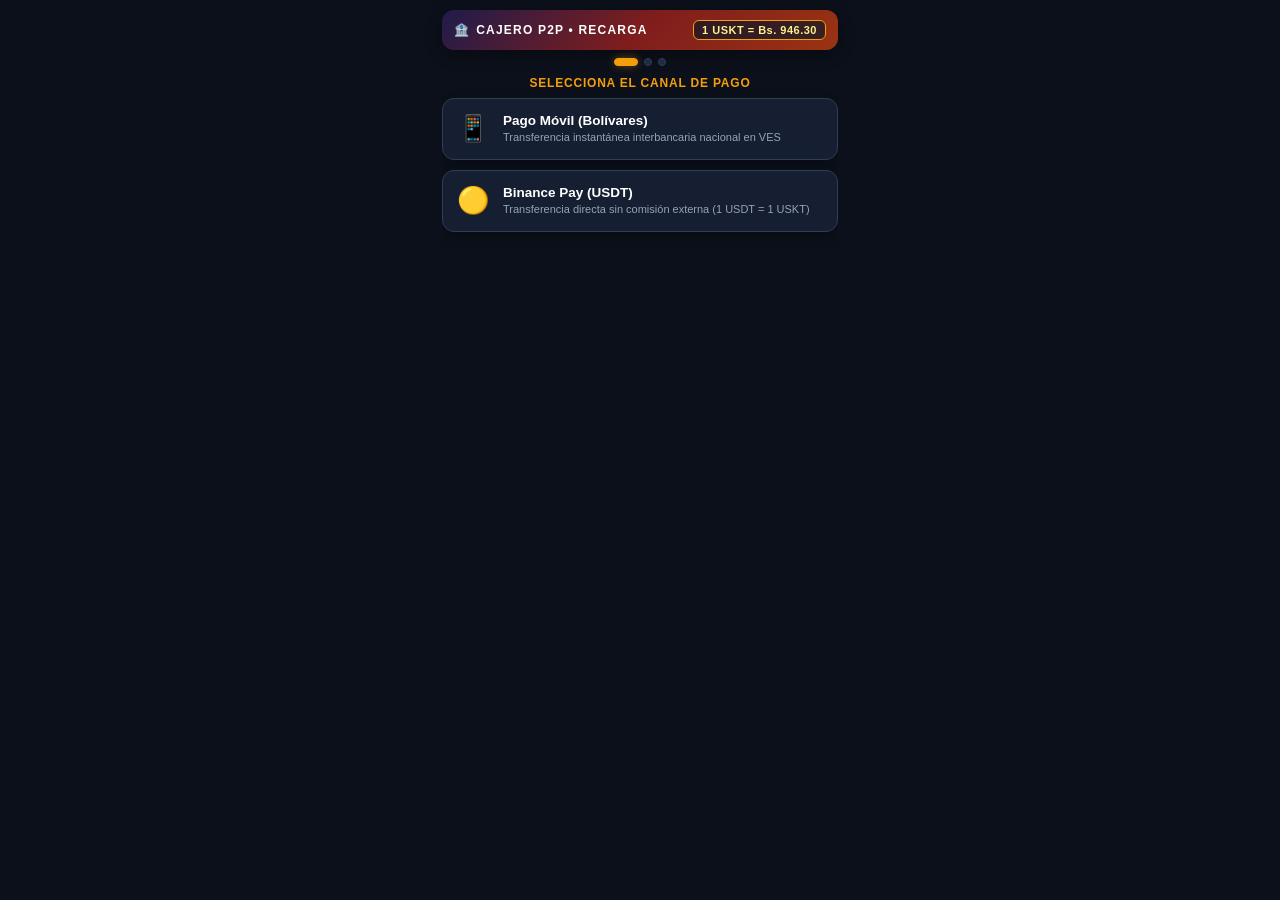
==== cajero_numpad.html @ 048a025a "Update cajero_numpad.html" ====
<!DOCTYPE html>
<html lang="es">
<head>
    <meta charset="UTF-8" />
    <meta name="viewport" content="width=device-width, initial-scale=1.0, maximum-scale=1.0, user-scalable=no" />
    <meta http-equiv="Cache-Control" content="no-cache, no-store, must-revalidate" />
    <meta http-equiv="Pragma" content="no-cache" />
    <meta http-equiv="Expires" content="0" />
    <title>Cajero P2P - Bingo Kaleido</title>

    <!-- Telegram WebApp SDK Oficial -->
    <script src="https://telegram.org/js/telegram-web-app.js"></script>

    <style>
        :root {
            --bg-main: #0c101a;
            --bg-card: #161e31;
            --bg-cell: #202b3f;
            --border-cell: #2f3d59;
            --accent-gold: #f59e0b;
            --accent-gold-glow: rgba(245, 158, 11, 0.4);
            --accent-green: #10b981;
            --accent-red: #ef4444;
            --btn-blue: #1d5cb8;
            --btn-blue-hover: #2563eb;
            --text-main: #f8fafc;
            --text-muted: #94a3b8;

            /* Alias de compatibilidad total */
            --bg-principal: var(--bg-main);
            --tarjeta-bg: var(--bg-card);
            --tarjeta-hover: #1c263c;
            --tecla-bg: var(--bg-cell);
            --tecla-hover: #2a374f;
            --oro-primario: var(--accent-gold);
            --oro-gradiente: linear-gradient(135deg, #f59e0b 0%, #d97706 100%);
            --azul-boton: var(--btn-blue);
            --azul-gradiente: linear-gradient(135deg, #1d4ed8 0%, #1e40af 100%);
            --texto-principal: var(--text-main);
            --texto-apagado: var(--text-muted);
            --borde-suave: var(--border-cell);
            --borde-activo: rgba(96, 165, 250, 0.5);
            --rojo-borrar: var(--accent-red);
            --verde-exito: var(--accent-green);
            --altura-pantalla: var(--tg-viewport-stable-height, 100dvh);
        }

        * {
            box-sizing: border-box;
            margin: 0;
            padding: 0;
            user-select: none;
            -webkit-user-select: none;
            -webkit-tap-highlight-color: transparent;
            font-family: -apple-system, BlinkMacSystemFont, "Segoe UI", Roboto, sans-serif;
        }

        body, html {
            background-color: var(--bg-main);
            color: var(--text-main);
            height: var(--altura-pantalla);
            min-height: var(--altura-pantalla);
            width: 100%;
            overflow: hidden;
            display: flex;
            justify-content: center;
        }

        .app-container {
            display: flex;
            flex-direction: column;
            justify-content: space-between;
            height: 100%;
            width: 100%;
            max-width: 420px;
            margin: 0 auto;
            padding: 10px 12px 12px 12px;
            gap: 8px;
        }

        /* 1. Encabezado e Indicador de Pasos */
        .header-cajero {
            background: linear-gradient(135deg, #1e1b4b 0%, #7f1d1d 50%, #9a3412 100%);
            border-radius: 12px;
            padding: 10px 12px;
            display: flex;
            align-items: center;
            justify-content: space-between;
            box-shadow: 0 4px 15px rgba(0, 0, 0, 0.4);
            flex-shrink: 0;
        }

        .header-titulo {
            font-size: 12px;
            font-weight: 900;
            letter-spacing: 1.2px;
            text-transform: uppercase;
            color: #ffffff;
            display: flex;
            align-items: center;
            gap: 6px;
        }

        .badge-tasa {
            background: rgba(15, 23, 42, 0.7);
            border: 1px solid var(--accent-gold);
            color: #fef08a;
            font-size: 11px;
            font-weight: 800;
            padding: 3px 8px;
            border-radius: 6px;
            letter-spacing: 0.5px;
        }

        .pasos-indicador {
            display: flex;
            justify-content: center;
            gap: 6px;
            margin-bottom: 2px;
            flex-shrink: 0;
        }

        .paso-punto {
            width: 8px;
            height: 8px;
            border-radius: 50%;
            background: var(--bg-cell);
            border: 1px solid var(--border-cell);
            transition: all 0.3s ease;
        }

        .paso-punto.activo {
            width: 24px;
            border-radius: 4px;
            background: var(--accent-gold);
            border-color: var(--accent-gold);
            box-shadow: 0 0 8px var(--accent-gold-glow);
        }

        /* 2. Contenedores de Pasos */
        .paso-contenedor {
            display: none;
            flex-direction: column;
            flex: 1;
            justify-content: space-between;
            overflow-y: auto;
            min-height: 0;
        }

        .paso-contenedor.activo {
            display: flex;
        }

        /* 3. Paso 1: Selección de Canal */
        .titulo-seccion {
            font-size: 12px;
            font-weight: 900;
            color: var(--accent-gold);
            text-transform: uppercase;
            letter-spacing: 0.8px;
            margin-bottom: 8px;
            text-align: center;
        }

        .metodos-grid {
            display: flex;
            flex-direction: column;
            gap: 10px;
            margin-top: 4px;
        }

        .tarjeta-metodo {
            background: var(--bg-card);
            border: 1px solid var(--border-cell);
            border-radius: 12px;
            padding: 14px;
            display: flex;
            align-items: center;
            gap: 14px;
            cursor: pointer;
            transition: all 0.2s ease;
            box-shadow: 0 4px 12px rgba(0, 0, 0, 0.3);
        }

        .tarjeta-metodo:active {
            transform: scale(0.98);
            border-color: #60a5fa;
            background: var(--bg-cell);
        }

        .icono-metodo {
            font-size: 26px;
        }

        .info-metodo h4 {
            font-size: 13.5px;
            font-weight: 800;
            color: #ffffff;
            margin-bottom: 2px;
        }

        .info-metodo p {
            font-size: 11px;
            color: var(--text-muted);
            line-height: 1.35;
        }

        /* 4. Paso 2: Tarjetas de Cuentas Guardadas y Formulario */
        .seccion-cuentas-guardadas {
            display: flex;
            flex-direction: column;
            gap: 8px;
            margin-bottom: 6px;
        }

        .tarjeta-cuenta-guardada {
            background: var(--bg-card);
            border: 1px solid var(--border-cell);
            border-radius: 12px;
            padding: 10px 12px;
            display: flex;
            justify-content: space-between;
            align-items: center;
            cursor: pointer;
            transition: all 0.2s ease;
        }

        .tarjeta-cuenta-guardada:active {
            transform: scale(0.98);
        }

        .tarjeta-cuenta-guardada.seleccionada {
            border-color: var(--accent-gold);
            background: rgba(245, 158, 11, 0.15);
            box-shadow: 0 0 8px var(--accent-gold-glow);
        }

        .info-cuenta-guardada h5 {
            font-size: 13px;
            font-weight: 800;
            color: #ffffff;
            margin-bottom: 2px;
        }

        .info-cuenta-guardada p {
            font-size: 11px;
            color: var(--text-muted);
            font-family: monospace;
        }

        .check-cuenta {
            font-size: 16px;
            font-weight: 900;
            color: var(--accent-gold);
        }

        .btn-toggle-nueva {
            width: 100%;
            background: var(--bg-cell);
            border: 1px solid var(--border-cell);
            border-radius: 8px;
            padding: 9px;
            color: #fef08a;
            font-size: 11.5px;
            font-weight: 800;
            cursor: pointer;
            display: flex;
            align-items: center;
            justify-content: center;
            gap: 6px;
            margin-bottom: 4px;
            transition: all 0.15s ease;
        }

        .btn-toggle-nueva:active {
            background: var(--btn-blue);
            border-color: #60a5fa;
            color: #ffffff;
        }

        .formulario-datos {
            background: var(--bg-card);
            border: 1px solid var(--border-cell);
            border-radius: 12px;
            padding: 12px;
            display: flex;
            flex-direction: column;
            gap: 8px;
            box-shadow: 0 4px 15px rgba(0, 0, 0, 0.3);
        }

        .grupo-input {
            display: flex;
            flex-direction: column;
            gap: 4px;
        }

        .grupo-input label {
            font-size: 10px;
            font-weight: 800;
            color: var(--text-muted);
            text-transform: uppercase;
            letter-spacing: 0.5px;
        }

        .input-row-doble {
            display: grid;
            gap: 8px;
        }

        .input-row-telefono {
            grid-template-columns: 88px 1fr;
        }

        .input-row-cedula {
            grid-template-columns: 68px 1fr;
        }

        .input-cajero, .select-cajero {
            background: var(--bg-cell);
            border: 1px solid var(--border-cell);
            border-radius: 8px;
            padding: 9px 10px;
            color: #ffffff;
            font-size: 13px;
            font-weight: 700;
            outline: none;
            width: 100%;
            user-select: text;
            -webkit-user-select: text;
            transition: border-color 0.2s ease;
        }

        .input-cajero:focus, .select-cajero:focus {
            border-color: #60a5fa;
        }

        .tarjeta-info-binance {
            background: rgba(245, 158, 11, 0.1);
            border: 1px solid rgba(245, 158, 11, 0.3);
            border-radius: 10px;
            padding: 10px;
            font-size: 11px;
            color: #fef08a;
            line-height: 1.4;
            display: flex;
            gap: 8px;
            align-items: flex-start;
        }

        .checkbox-contenedor {
            display: flex;
            align-items: center;
            gap: 8px;
            margin-top: 4px;
            cursor: pointer;
        }

        .checkbox-contenedor input {
            accent-color: var(--accent-gold);
            width: 15px;
            height: 15px;
        }

        .checkbox-contenedor span {
            font-size: 11px;
            color: var(--text-muted);
            font-weight: 700;
        }

        /* 5. Paso 3: Calculadora y Numpad */
        .switch-moneda-container {
            display: flex;
            background: var(--bg-card);
            border: 1px solid var(--border-cell);
            border-radius: 10px;
            padding: 4px;
            gap: 6px;
            margin-bottom: 6px;
        }

        .btn-switch {
            flex: 1;
            padding: 7px 10px;
            border-radius: 7px;
            border: 1px solid transparent;
            background: transparent;
            color: var(--text-muted);
            font-size: 11.5px;
            font-weight: 800;
            cursor: pointer;
            display: flex;
            align-items: center;
            justify-content: center;
            gap: 5px;
            transition: all 0.2s ease;
        }

        .btn-switch.activo {
            background: var(--btn-blue);
            color: #ffffff;
            border-color: #60a5fa;
            box-shadow: 0 0 8px rgba(37, 99, 235, 0.4);
        }

        .visor-monto {
            background: var(--bg-card);
            border: 1px solid var(--border-cell);
            border-radius: 12px;
            padding: 8px 12px;
            text-align: center;
            margin-bottom: 6px;
            box-shadow: 0 4px 15px rgba(0, 0, 0, 0.3);
        }

        .visor-etiqueta {
            font-size: 9px;
            font-weight: 800;
            letter-spacing: 1px;
            text-transform: uppercase;
            color: var(--text-muted);
            margin-bottom: 2px;
        }

        .visor-cifra-principal {
            font-size: 26px;
            font-weight: 900;
            color: var(--accent-gold);
            line-height: 1.15;
            letter-spacing: 0.5px;
            text-shadow: 0 0 12px var(--accent-gold-glow);
        }

        .visor-cifra-secundaria {
            font-size: 11px;
            font-weight: 700;
            color: var(--text-muted);
            margin-top: 2px;
        }

        .atajos-contenedor {
            margin-bottom: 6px;
        }

        .atajos-etiqueta {
            font-size: 9px;
            font-weight: 800;
            letter-spacing: 0.8px;
            text-transform: uppercase;
            color: var(--text-muted);
            margin-bottom: 4px;
            display: flex;
            align-items: center;
            gap: 4px;
        }

        .atajos-grid {
            display: grid;
            grid-template-columns: repeat(4, 1fr);
            gap: 5px;
        }

        .btn-atajo {
            background: var(--bg-cell);
            border: 1px solid var(--border-cell);
            border-radius: 8px;
            padding: 6px 2px;
            color: #ffffff;
            font-size: 10.5px;
            font-weight: 800;
            text-align: center;
            cursor: pointer;
            transition: all 0.15s ease;
        }

        .btn-atajo:active {
            transform: scale(0.95);
            border-color: #60a5fa;
            background: var(--btn-blue);
        }

        .numpad-grid {
            display: grid;
            grid-template-columns: repeat(3, 1fr);
            gap: 5px;
            margin-bottom: 6px;
        }

        .tecla {
            height: 44px;
            background: var(--bg-cell);
            border: 1px solid var(--border-cell);
            border-radius: 10px;
            color: #ffffff;
            font-size: 20px;
            font-weight: 800;
            display: flex;
            align-items: center;
            justify-content: center;
            cursor: pointer;
            transition: background 0.1s ease, transform 0.1s ease;
        }

        .tecla:active {
            background: #2a374f;
            transform: scale(0.96);
            border-color: rgba(255, 255, 255, 0.25);
        }

        .tecla.tecla-doble-cero {
            font-size: 16px;
        }

        .tecla.tecla-borrar {
            color: var(--accent-red);
            font-size: 22px;
            line-height: 1;
        }

        /* 6. Botones de Acción */
        .botones-accion-row {
            display: flex;
            gap: 8px;
            width: 100%;
            margin-top: 4px;
            flex-shrink: 0;
        }

        .btn-secundario {
            height: 44px;
            flex: 0 0 80px;
            background: var(--bg-cell);
            border: 1px solid var(--border-cell);
            border-radius: 10px;
            color: #ffffff;
            font-size: 12px;
            font-weight: 800;
            cursor: pointer;
            display: flex;
            align-items: center;
            justify-content: center;
            text-transform: uppercase;
            transition: background 0.15s ease;
        }

        .btn-secundario:active {
            transform: scale(0.96);
            background: var(--btn-blue);
        }

        .btn-principal {
            height: 44px;
            flex: 1;
            background: linear-gradient(135deg, #1d4ed8 0%, #1e40af 100%);
            border: 1px solid #60a5fa;
            border-radius: 10px;
            color: #ffffff;
            font-size: 13.5px;
            font-weight: 900;
            letter-spacing: 0.6px;
            text-transform: uppercase;
            cursor: pointer;
            display: flex;
            align-items: center;
            justify-content: center;
            gap: 6px;
            box-shadow: 0 4px 15px rgba(0, 0, 0, 0.4);
            transition: opacity 0.2s ease, transform 0.1s ease;
        }

        .btn-principal:active {
            transform: scale(0.98);
        }

        .btn-principal:disabled {
            opacity: 0.45;
            cursor: not-allowed;
            box-shadow: none;
            transform: none;
            filter: grayscale(0.8);
            pointer-events: none;
        }
    </style>
</head>
<body>

<div class="app-container">
    <!-- Encabezado con Operación y Tasa -->
    <header class="header-cajero">
        <div class="header-titulo" id="encabezadoTitulo">
            <span>🏦</span>
            <span id="textoOperacion">CAJERO P2P • RECARGA</span>
        </div>
        <div class="badge-tasa" id="badgeTasaReferencial">
            1 USKT = Bs. 946.30
        </div>
    </header>

    <!-- Indicador de Progreso de Pasos -->
    <nav class="pasos-indicador">
        <div class="paso-punto activo" id="puntoPaso1"></div>
        <div class="paso-punto" id="puntoPaso2"></div>
        <div class="paso-punto" id="puntoPaso3"></div>
    </nav>

    <!-- ========================================================= -->
    <!-- PASO 1: SELECCIÓN DEL CANAL DE PAGO                       -->
    <!-- ========================================================= -->
    <section class="paso-contenedor activo" id="vistaPaso1">
        <div>
            <div class="titulo-seccion">Selecciona el Canal de Pago</div>
            <div class="metodos-grid">
                <div class="tarjeta-metodo" onclick="seleccionarCanal('pagomovil')">
                    <span class="icono-metodo">📱</span>
                    <div class="info-metodo">
                        <h4>Pago Móvil (Bolívares)</h4>
                        <p>Transferencia instantánea interbancaria nacional en VES</p>
                    </div>
                </div>

                <div class="tarjeta-metodo" onclick="seleccionarCanal('binance')">
                    <span class="icono-metodo">🟡</span>
                    <div class="info-metodo">
                        <h4>Binance Pay (USDT)</h4>
                        <p>Transferencia directa sin comisión externa (1 USDT = 1 USKT)</p>
                    </div>
                </div>
            </div>
        </div>
        <div></div>
    </section>

    <!-- ========================================================= -->
    <!-- PASO 2: DATOS DE LA CUENTA (GUARDADAS O NUEVAS)           -->
    <!-- ========================================================= -->
    <section class="paso-contenedor" id="vistaPaso2">
        <div class="formulario-datos">
            <div class="titulo-seccion" id="tituloFormulario">Datos de la Cuenta</div>

            <!-- Bloque de Cuentas Guardadas (Libreta Integrada) -->
            <div id="bloqueCuentasGuardadas" class="seccion-cuentas-guardadas" style="display: none;">
                <div style="font-size: 10px; font-weight: 700; color: var(--texto-apagado); text-transform: uppercase; margin-bottom: 2px;">
                    Tus Cuentas Registradas:
                </div>
                <div id="contenedorTarjetasGuardadas" style="display: flex; flex-direction: column; gap: 6px;"></div>
                <button type="button" class="btn-toggle-nueva" id="btnToggleNueva" onclick="alternarModoNuevaCuenta()">
                    <span>➕</span>
                    <span>Usar o Registrar otra cuenta</span>
                </button>
            </div>

            <!-- Bloque de Formulario Manual Nuevo -->
            <div id="bloqueFormularioManual" style="display: flex; flex-direction: column; gap: 8px;">
                <!-- Bloque Exclusivo: Pago Móvil -->
                <div id="bloqueFormPagoMovil" style="display: flex; flex-direction: column; gap: 8px;">
                    <div class="grupo-input">
                        <label>Banco Nacional</label>
                        <select class="select-cajero" id="inputBanco">
                            <option value="0102 - Banco de Venezuela">0102 - Banco de Venezuela</option>
                            <option value="0104 - Venezolano de Crédito">0104 - Venezolano de Crédito</option>
                            <option value="0105 - Mercantil">0105 - Mercantil</option>
                            <option value="0108 - BBVA Provincial">0108 - BBVA Provincial</option>
                            <option value="0114 - Bancaribe">0114 - Bancaribe</option>
                            <option value="0115 - Exterior">0115 - Exterior</option>
                            <option value="0128 - Banco Caroní">0128 - Banco Caroní</option>
                            <option value="0134 - Banesco">0134 - Banesco</option>
                            <option value="0137 - Sofitasa">0137 - Sofitasa</option>
                            <option value="0138 - Banco Plaza">0138 - Banco Plaza</option>
                            <option value="0146 - Bangente">0146 - Bangente</option>
                            <option value="0151 - BFC Banco Fondo Común">0151 - BFC Banco Fondo Común</option>
                            <option value="0156 - 100% Banco">0156 - 100% Banco</option>
                            <option value="0157 - DelSur">0157 - DelSur</option>
                            <option value="0163 - Bancamiga">0163 - Bancamiga</option>
                            <option value="0166 - Banco Activo">0166 - Banco Activo</option>
                            <option value="0168 - Bancrecer">0168 - Bancrecer</option>
                            <option value="0169 - Mi Banco">0169 - Mi Banco</option>
                            <option value="0171 - Banco Activo (Fusión)">0171 - Banco Activo (Fusión)</option>
                            <option value="0172 - Bancamiga (Fusión)">0172 - Bancamiga (Fusión)</option>
                            <option value="0174 - Banplus">0174 - Banplus</option>
                            <option value="0175 - Banco Bicentenario">0175 - Banco Bicentenario</option>
                            <option value="0177 - BANFANB">0177 - BANFANB</option>
                            <option value="0191 - BNC Banco Nacional de Crédito">0191 - BNC Banco Nacional de Crédito</option>
                        </select>
                    </div>

                    <div class="grupo-input">
                        <label>Teléfono Celular Asociado</label>
                        <div class="input-row-doble input-row-telefono">
                            <select class="select-cajero" id="selectPrefijoTelf">
                                <option value="0414">0414</option>
                                <option value="0424">0424</option>
                                <option value="0412">0412</option>
                                <option value="0422">0422</option>
                                <option value="0416">0416</option>
                                <option value="0426">0426</option>
                            </select>
                            <input type="tel" class="input-cajero" id="inputNumTelf" placeholder="1234567" maxlength="7" inputmode="numeric" />
                        </div>
                    </div>

                    <div class="grupo-input">
                        <label>Documento de Identidad del Titular</label>
                        <div class="input-row-doble input-row-cedula">
                            <select class="select-cajero" id="selectTipoDoc">
                                <option value="V">V</option>
                                <option value="E">E</option>
                                <option value="J">J</option>
                                <option value="G">G</option>
                                <option value="P">P</option>
                            </select>
                            <input type="text" class="input-cajero" id="inputNumDoc" placeholder="12345678" maxlength="10" inputmode="numeric" />
                        </div>
                    </div>
                </div>

                <!-- Bloque Exclusivo: Binance Pay -->
                <div id="bloqueFormBinance" style="display: none; flex-direction: column; gap: 8px;">
                    <div class="tarjeta-info-binance">
                        <span>💡</span>
                        <span>Ingresa tu <b>Binance Pay ID</b> numérico (ej: 198273645) o el <b>correo electrónico</b> con el que tienes registrada tu cuenta en Binance.</span>
                    </div>

                    <div class="grupo-input">
                        <label>Binance Pay ID / Correo Oficial</label>
                        <input type="text" class="input-cajero" id="inputBinanceId" placeholder="Ej: 198273645 o usuario@correo.com" maxlength="50" />
                    </div>
                </div>

                <label class="checkbox-contenedor">
                    <input type="checkbox" id="chkGuardarCuenta" checked />
                    <span>Guardar esta cuenta para futuras operaciones</span>
                </label>
            </div>
        </div>
        <div class="botones-accion-row">
            <button type="button" class="btn-secundario" onclick="irAlPaso(1)">⬅️ Canal</button>
            <button type="button" class="btn-principal" onclick="validarYContinuarPaso2()">Continuar ➡️</button>
        </div>
    </section>

    <!-- ========================================================= -->
    <!-- PASO 3: ENTRADA DEL MONTO (NUMPAD COMPACTO)               -->
    <!-- ========================================================= -->
    <section class="paso-contenedor" id="vistaPaso3">
        <div>
            <!-- Alternancia Moneda (Exclusivo Pago Móvil) -->
            <div class="switch-moneda-container" id="contenedorSwitchMoneda">
                <button type="button" class="btn-switch activo" id="btnModoBS" onclick="cambiarModoMoneda('BS')">
                    <span>🇻🇪</span>
                    <span>Bolívares (Bs)</span>
                </button>
                <button type="button" class="btn-switch" id="btnModoUSKT" onclick="cambiarModoMoneda('USKT')">
                    <span>🟡</span>
                    <span>USKT</span>
                </button>
            </div>

            <!-- Visor de Montos -->
            <div class="visor-monto">
                <div class="visor-etiqueta" id="etiquetaVisor">CANTIDAD A RECARGAR</div>
                <div class="visor-cifra-principal" id="cifraPrincipal">Bs. 0.00</div>
                <div class="visor-cifra-secundaria" id="cifraSecundaria">≈ 0.00 USKT</div>
            </div>

            <!-- Atajos Sugeridos -->
            <div class="atajos-contenedor">
                <div class="atajos-etiqueta">
                    <span>⚡</span>
                    <span>MONTOS RÁPIDOS SUGERIDOS</span>
                </div>
                <div class="atajos-grid">
                    <button type="button" class="btn-atajo" onclick="agregarAtajoRapido(4.99)">+4.99 USKT</button>
                    <button type="button" class="btn-atajo" onclick="agregarAtajoRapido(9.99)">+9.99 USKT</button>
                    <button type="button" class="btn-atajo" onclick="agregarAtajoRapido(14.99)">+14.99 USKT</button>
                    <button type="button" class="btn-atajo" onclick="agregarAtajoRapido(19.99)">+19.99 USKT</button>
                </div>
            </div>

            <!-- Numpad Táctil -->
            <div class="numpad-grid">
                <button type="button" class="tecla" onclick="presionarDigito('1')">1</button>
                <button type="button" class="tecla" onclick="presionarDigito('2')">2</button>
                <button type="button" class="tecla" onclick="presionarDigito('3')">3</button>

                <button type="button" class="tecla" onclick="presionarDigito('4')">4</button>
                <button type="button" class="tecla" onclick="presionarDigito('5')">5</button>
                <button type="button" class="tecla" onclick="presionarDigito('6')">6</button>

                <button type="button" class="tecla" onclick="presionarDigito('7')">7</button>
                <button type="button" class="tecla" onclick="presionarDigito('8')">8</button>
                <button type="button" class="tecla" onclick="presionarDigito('9')">9</button>

                <button type="button" class="tecla tecla-doble-cero" onclick="presionarDobleCero()">00</button>
                <button type="button" class="tecla" onclick="presionarDigito('0')">0</button>
                <button type="button" class="tecla tecla-borrar" onclick="presionarBorrar()">⌫</button>
            </div>
        </div>

        <!-- Selector Exclusivo Retiro: Modo de Liquidación y Advertencia Operativa -->
        <div id="bloqueModoLiquidacion" style="display: none; flex-direction: column; gap: 4px; margin-bottom: 6px;">
            <div class="switch-moneda-container" style="margin-bottom: 2px;">
                <button type="button" class="btn-switch activo" id="btnLiqInmediata" onclick="seleccionarModoComprobante(false)">
                    <span>⚡</span>
                    <span>Liquidación Inmediata</span>
                </button>
                <button type="button" class="btn-switch" id="btnLiqComprobante" onclick="seleccionarModoComprobante(true)">
                    <span>📄</span>
                    <span>Con Comprobante</span>
                </button>
            </div>
            <div id="avisoComprobanteDemora" style="display: none; font-size: 9.5px; color: var(--text-muted); line-height: 1.35; text-align: center; padding: 2px 4px;">
                ⚠️ <i>La emisión y despacho manual del comprobante fotográfico puede demorar el tiempo de acreditación.</i>
            </div>
        </div>

        <div class="botones-accion-row">
            <button type="button" class="btn-secundario" onclick="irAlPaso(2)">⬅️ Datos</button>
            <button type="button" class="btn-principal" id="btnConfirmarOperacion" onclick="procesarConfirmacion()">
                <span>✅</span>
                <span id="textoBotonConfirmar">CONFIRMAR ORDEN</span>
            </button>
        </div>
    </section>
</div> <!-- Fin de app-container -->
    <script>
    // =========================================================
    // 1. INICIALIZACIÓN DE TELEGRAM WEBAPP Y VARIABLES GLOBALES
    // =========================================================
    const tg = window.Telegram ? window.Telegram.WebApp : null;

    if (tg) {
        tg.ready();
        tg.expand();
        tg.enableClosingConfirmation();
    }

    // Parámetros de configuración provenientes de la URL
    const urlParams = new URLSearchParams(window.location.search);
    const tipoOperacion = (urlParams.get('tipo') || urlParams.get('modo') || 'recarga').toLowerCase();
    const tasaParam = parseFloat(urlParams.get('tasa')) || 946.30;
    const apiUrlParam = urlParams.get('api_url') || 'https://bingo-kalei-ve.vercel.app';
    const botMsgIdParam = urlParams.get('bot_msg_id') || '';

    // Estados de navegación del Asistente
    let pasoActual = 1;
    let canalSeleccionado = null; // 'pagomovil' o 'binance'
    let TASA_CAMBIO = tasaParam;
    let modoMoneda = 'BS'; // 'BS' o 'USKT'
    let bufferCentimos = "0";

    // Estados de Cuentas Guardadas (Libreta)
    let metodosGuardados = [];
    let metodosFiltrados = [];
    let metodoSeleccionado = null;
    let modoCreacionManual = false;

    // Referencias DOM - Encabezado y Pasos
    const textoOperacion = document.getElementById('textoOperacion');
    const badgeTasaReferencial = document.getElementById('badgeTasaReferencial');
    const puntoPaso1 = document.getElementById('puntoPaso1');
    const puntoPaso2 = document.getElementById('puntoPaso2');
    const puntoPaso3 = document.getElementById('puntoPaso3');

    // Referencias DOM - Vistas
    const vistaPaso1 = document.getElementById('vistaPaso1');
    const vistaPaso2 = document.getElementById('vistaPaso2');
    const vistaPaso3 = document.getElementById('vistaPaso3');

    // Referencias DOM - Paso 2: Cuentas y Formulario
    const tituloFormulario = document.getElementById('tituloFormulario');
    const bloqueCuentasGuardadas = document.getElementById('bloqueCuentasGuardadas');
    const contenedorTarjetasGuardadas = document.getElementById('contenedorTarjetasGuardadas');
    const btnToggleNueva = document.getElementById('btnToggleNueva');
    const bloqueFormularioManual = document.getElementById('bloqueFormularioManual');
    const bloqueFormPagoMovil = document.getElementById('bloqueFormPagoMovil');
    const bloqueFormBinance = document.getElementById('bloqueFormBinance');
    const inputBanco = document.getElementById('inputBanco');
    const selectPrefijoTelf = document.getElementById('selectPrefijoTelf');
    const inputNumTelf = document.getElementById('inputNumTelf');
    const selectTipoDoc = document.getElementById('selectTipoDoc');
    const inputNumDoc = document.getElementById('inputNumDoc');
    const inputBinanceId = document.getElementById('inputBinanceId');
    const chkGuardarCuenta = document.getElementById('chkGuardarCuenta');
    const bloqueSolicitarComprobante = document.getElementById('bloqueSolicitarComprobante');
    const chkSolicitarComprobante = document.getElementById('chkSolicitarComprobante');

    // Referencias DOM - Paso 3: Numpad y Visor
    const contenedorSwitchMoneda = document.getElementById('contenedorSwitchMoneda');
    const btnModoBS = document.getElementById('btnModoBS');
    const btnModoUSKT = document.getElementById('btnModoUSKT');
    const etiquetaVisor = document.getElementById('etiquetaVisor');
    const cifraPrincipal = document.getElementById('cifraPrincipal');
    const cifraSecundaria = document.getElementById('cifraSecundaria');
    const btnConfirmarOperacion = document.getElementById('btnConfirmarOperacion');
    const textoBotonConfirmar = document.getElementById('textoBotonConfirmar');

    // =========================================================
    // 2. CONFIGURACIÓN INICIAL Y CONSULTA DE CUENTAS GUARDADAS
    // =========================================================
    let promesaMetodos = null;

    async function inicializarInterfaz() {
        badgeTasaReferencial.textContent = `1 USKT = Bs. ${TASA_CAMBIO.toFixed(2)}`;

        if (tipoOperacion === 'retiro') {
            textoOperacion.textContent = 'CAJERO P2P • RETIRO';
            etiquetaVisor.textContent = 'CANTIDAD A RETIRAR';
            textoBotonConfirmar.textContent = 'CONFIRMAR RETIRO';
            if (bloqueSolicitarComprobante) {
                bloqueSolicitarComprobante.style.display = 'flex';
            }
        } else {
            textoOperacion.textContent = 'CAJERO P2P • RECARGA';
            etiquetaVisor.textContent = 'CANTIDAD A RECARGAR';
            textoBotonConfirmar.textContent = 'CONFIRMAR RECARGA';
            if (bloqueSolicitarComprobante) {
                bloqueSolicitarComprobante.style.display = 'none';
            }
        }

        // 1. Fijar el Paso 1 inmediatamente para navegación instantánea
        irAlPaso(1);

        // 2. Iniciar de inmediato la promesa de carga de cuentas registradas
        promesaMetodos = cargarMetodosGuardados();
    }

    async function cargarMetodosGuardados() {
        const rawInitData = (tg && tg.initData) ? tg.initData : '';
        try {
            const url = `${apiUrlParam.replace(/\/$/, '')}/api/mis-metodos`;
            const respuesta = await fetch(`${url}?init_data=${encodeURIComponent(rawInitData)}`, {
                headers: {
                    'X-Telegram-Init-Data': rawInitData
                }
            });
            const resultado = await respuesta.json();
            if (resultado && resultado.ok && Array.isArray(resultado.metodos)) {
                metodosGuardados = resultado.metodos;
            }
        } catch (error) {
            console.warn("Aviso: No se pudieron cargar las cuentas previas:", error);
        }
    }

    // =========================================================
    // 3. RESPUESTA HÁPTICA AUXILIAR
    // =========================================================
    function ejecutarHaptico(tipo = 'light') {
        if (tg && tg.HapticFeedback) {
            if (tipo === 'light' || tipo === 'medium' || tipo === 'heavy') {
                tg.HapticFeedback.impactOccurred(tipo);
            } else if (tipo === 'error' || tipo === 'success' || tipo === 'warning') {
                tg.HapticFeedback.notificationOccurred(tipo);
            }
        }
    }

    // =========================================================
    // 4. TRANSICIÓN ENTRE PASOS
    // =========================================================
    function irAlPaso(nuevoPaso) {
        ejecutarHaptico('light');
        pasoActual = nuevoPaso;

        vistaPaso1.classList.remove('activo');
        vistaPaso2.classList.remove('activo');
        vistaPaso3.classList.remove('activo');

        puntoPaso1.classList.remove('activo');
        puntoPaso2.classList.remove('activo');
        puntoPaso3.classList.remove('activo');

        if (pasoActual === 1) {
            vistaPaso1.classList.add('activo');
            puntoPaso1.classList.add('activo');
        } else if (pasoActual === 2) {
            vistaPaso2.classList.add('activo');
            puntoPaso2.classList.add('activo');
        } else if (pasoActual === 3) {
            vistaPaso3.classList.add('activo');
            puntoPaso3.classList.add('activo');
            actualizarVisualizador();
        }
    }

    // =========================================================
    // 5. PASO 1: SELECCIÓN DEL CANAL DE PAGO
    // =========================================================
    async function seleccionarCanal(canal) {
        ejecutarHaptico('medium');
        canalSeleccionado = canal;

        // Esperar activamente a que la petición de red concluya si el usuario pulsó de forma instantánea
        if (promesaMetodos) {
            await promesaMetodos;
        }

        // Filtrar métodos registrados según el canal elegido
        if (canal === 'binance') {
            metodosFiltrados = metodosGuardados.filter(m => m.banco === 'Binance Pay');
        } else {
            metodosFiltrados = metodosGuardados.filter(m => m.banco !== 'Binance Pay');
        }

        if (canal === 'pagomovil') {
            tituloFormulario.textContent = tipoOperacion === 'retiro' 
                ? 'Datos de Pago Móvil Receptor' 
                : 'Datos de Pago Móvil Emisor';
            bloqueFormPagoMovil.style.display = 'flex';
            bloqueFormBinance.style.display = 'none';

            contenedorSwitchMoneda.style.display = 'flex';
            modoMoneda = 'BS';
            btnModoBS.classList.add('activo');
            btnModoUSKT.classList.remove('activo');
        } else {
            tituloFormulario.textContent = tipoOperacion === 'retiro' 
                ? 'Binance Pay Destino' 
                : 'Binance Pay Origen';
            bloqueFormPagoMovil.style.display = 'none';
            bloqueFormBinance.style.display = 'flex';

            contenedorSwitchMoneda.style.display = 'none';
            modoMoneda = 'USKT';
            btnModoUSKT.classList.add('activo');
            btnModoBS.classList.remove('activo');
        }

        // Si el usuario tiene cuentas guardadas para este canal, mostrarlas
        if (metodosFiltrados.length > 0) {
            bloqueCuentasGuardadas.style.display = 'flex';
            contenedorTarjetasGuardadas.style.display = 'flex';
            if (contenedorTarjetasGuardadas.previousElementSibling) {
                contenedorTarjetasGuardadas.previousElementSibling.style.display = 'block';
            }
            bloqueFormularioManual.style.display = 'none';
            btnToggleNueva.innerHTML = '<span>➕</span><span>Usar o Registrar otra cuenta</span>';
            modoCreacionManual = false;
            renderizarCuentasGuardadas();
            seleccionarCuentaGuardada(0);
        } else {
            bloqueCuentasGuardadas.style.display = 'none';
            bloqueFormularioManual.style.display = 'flex';
            modoCreacionManual = true;
            metodoSeleccionado = null;
        }

        irAlPaso(2);
    }

    // =========================================================
    // 6. GESTIÓN DE CUENTAS GUARDADAS Y FORMULARIO (PASO 2)
    // =========================================================
    function renderizarCuentasGuardadas() {
        contenedorTarjetasGuardadas.innerHTML = '';
        metodosFiltrados.forEach((m, idx) => {
            const tarjeta = document.createElement('div');
            tarjeta.className = 'tarjeta-cuenta-guardada' + (idx === 0 ? ' seleccionada' : '');
            tarjeta.id = `tarjetaGuardada_${idx}`;
            tarjeta.onclick = () => seleccionarCuentaGuardada(idx);

            const detalleTexto = canalSeleccionado === 'binance' 
                ? `Pay ID / Correo: ${m.telefono}` 
                : `${m.telefono} • ${m.cedula}`;

            tarjeta.innerHTML = `
                <div class="info-cuenta-guardada">
                    <h5>${m.banco}</h5>
                    <p>${detalleTexto}</p>
                </div>
                <div class="check-cuenta" id="checkCuenta_${idx}">${idx === 0 ? '✓' : ''}</div>
            `;
            contenedorTarjetasGuardadas.appendChild(tarjeta);
        });
    }

    function seleccionarCuentaGuardada(indice) {
        ejecutarHaptico('light');
        metodoSeleccionado = metodosFiltrados[indice];
        modoCreacionManual = false;

        metodosFiltrados.forEach((_, idx) => {
            const el = document.getElementById(`tarjetaGuardada_${idx}`);
            const chk = document.getElementById(`checkCuenta_${idx}`);
            if (el && chk) {
                if (idx === indice) {
                    el.classList.add('seleccionada');
                    chk.textContent = '✓';
                } else {
                    el.classList.remove('seleccionada');
                    chk.textContent = '';
                }
            }
        });
    }

    function alternarModoNuevaCuenta() {
        ejecutarHaptico('medium');
        modoCreacionManual = !modoCreacionManual;

        if (modoCreacionManual) {
            // Ocultar lista de tarjetas guardadas y su encabezado
            contenedorTarjetasGuardadas.style.display = 'none';
            if (contenedorTarjetasGuardadas.previousElementSibling) {
                contenedorTarjetasGuardadas.previousElementSibling.style.display = 'none';
            }
            // Mostrar formulario manual nuevo
            bloqueFormularioManual.style.display = 'flex';
            btnToggleNueva.innerHTML = '<span>📋</span><span>Ver cuentas guardadas</span>';
            metodoSeleccionado = null;
            metodosFiltrados.forEach((_, idx) => {
                const el = document.getElementById(`tarjetaGuardada_${idx}`);
                const chk = document.getElementById(`checkCuenta_${idx}`);
                if (el) el.classList.remove('seleccionada');
                if (chk) chk.textContent = '';
            });
        } else {
            // Volver a mostrar tarjetas guardadas y su encabezado
            contenedorTarjetasGuardadas.style.display = 'flex';
            if (contenedorTarjetasGuardadas.previousElementSibling) {
                contenedorTarjetasGuardadas.previousElementSibling.style.display = 'block';
            }
            // Ocultar formulario manual
            bloqueFormularioManual.style.display = 'none';
            btnToggleNueva.innerHTML = '<span>➕</span><span>Usar o Registrar otra cuenta</span>';
            if (metodosFiltrados.length > 0) {
                seleccionarCuentaGuardada(0);
            }
        }
    }

    function validarYContinuarPaso2() {
        if (!modoCreacionManual && metodoSeleccionado) {
            irAlPaso(3);
            return;
        }

        if (canalSeleccionado === 'pagomovil') {
            const numTelefono = inputNumTelf.value.trim();
            const numDocumento = inputNumDoc.value.trim();

            if (!/^\d{7}$/.test(numTelefono)) {
                ejecutarHaptico('error');
                alert('⚠️ El número de teléfono celular debe contener exactamente 7 dígitos numéricos.');
                inputNumTelf.focus();
                return;
            }

            if (!/^\d{6,10}$/.test(numDocumento)) {
                ejecutarHaptico('error');
                alert('⚠️ El documento o pasaporte debe contener entre 6 y 10 dígitos numéricos.');
                inputNumDoc.focus();
                return;
            }
        } else {
            const binanceIdentificador = inputBinanceId.value.trim();
            const esPayIdNumerico = /^\d{8,10}$/.test(binanceIdentificador);
            const esCorreoElectronico = /^[^\s@]+@[^\s@]+\.[^\s@]+$/.test(binanceIdentificador);

            if (!esPayIdNumerico && !esCorreoElectronico) {
                ejecutarHaptico('error');
                alert('⚠️ Introduce un Binance Pay ID numérico válido (8 a 10 dígitos) o un correo electrónico válido.');
                inputBinanceId.focus();
                return;
            }
        }

        irAlPaso(3);
    }

    // =========================================================
    // 7. CÁLCULOS Y RENDERIZADO DEL VISOR (PASO 3)
    // =========================================================
    function obtenerValorNumerico() {
        const centimos = parseInt(bufferCentimos, 10) || 0;
        return centimos / 100;
    }

    function fijarValorNumerico(valor) {
        const centimos = Math.round(Math.max(0, valor) * 100);
        bufferCentimos = centimos.toString();
    }

    function actualizarVisualizador() {
        const valorActual = obtenerValorNumerico();

        if (canalSeleccionado === 'binance') {
            cifraPrincipal.textContent = `${valorActual.toFixed(2)} USDT`;
            cifraSecundaria.textContent = `= ${valorActual.toFixed(2)} USKT (Paridad 1:1)`;
        } else {
            if (modoMoneda === 'BS') {
                const montoBS = valorActual;
                const montoUSKT = TASA_CAMBIO > 0 ? (montoBS / TASA_CAMBIO) : 0;
                cifraPrincipal.textContent = `Bs. ${montoBS.toFixed(2)}`;
                cifraSecundaria.textContent = `≈ ${montoUSKT.toFixed(2)} USKT`;
            } else {
                const montoUSKT = valorActual;
                const montoBS = montoUSKT * TASA_CAMBIO;
                cifraPrincipal.textContent = `${montoUSKT.toFixed(2)} USKT`;
                cifraSecundaria.textContent = `≈ Bs. ${montoBS.toFixed(2)}`;
            }
        }

        btnConfirmarOperacion.disabled = valorActual <= 0;
    }

    function cambiarModoMoneda(nuevoModo) {
        if (canalSeleccionado === 'binance' || modoMoneda === nuevoModo) {
            return;
        }

        ejecutarHaptico('medium');
        const valorActual = obtenerValorNumerico();

        if (nuevoModo === 'BS') {
            const equivalenteBs = valorActual * TASA_CAMBIO;
            fijarValorNumerico(equivalenteBs);
            modoMoneda = 'BS';
            btnModoUSKT.classList.remove('activo');
            btnModoBS.classList.add('activo');
        } else {
            const equivalenteUSKT = TASA_CAMBIO > 0 ? (valorActual / TASA_CAMBIO) : 0;
            fijarValorNumerico(equivalenteUSKT);
            modoMoneda = 'USKT';
            btnModoBS.classList.remove('activo');
            btnModoUSKT.classList.add('activo');
        }

        actualizarVisualizador();
    }

    // =========================================================
    // 8. TECLADO NUMÉRICO TÁCTIL (NUMPAD ATM)
    // =========================================================
    function presionarDigito(digito) {
        ejecutarHaptico('light');

        if (bufferCentimos.length >= 10) {
            ejecutarHaptico('warning');
            return;
        }

        if (bufferCentimos === "0") {
            bufferCentimos = digito;
        } else {
            bufferCentimos += digito;
        }

        actualizarVisualizador();
    }

    function presionarDobleCero() {
        ejecutarHaptico('light');

        if (bufferCentimos === "0") {
            return;
        }

        if (bufferCentimos.length <= 8) {
            bufferCentimos += "00";
        } else {
            ejecutarHaptico('warning');
        }

        actualizarVisualizador();
    }

    function presionarBorrar() {
        ejecutarHaptico('medium');

        if (bufferCentimos.length <= 1) {
            bufferCentimos = "0";
        } else {
            bufferCentimos = bufferCentimos.slice(0, -1);
        }

        actualizarVisualizador();
    }

    function agregarAtajoRapido(montoUSKT) {
        ejecutarHaptico('light');
        const valorActual = obtenerValorNumerico();

        if (canalSeleccionado === 'binance') {
            fijarValorNumerico(valorActual + montoUSKT);
        } else {
            if (modoMoneda === 'BS') {
                const equivalenteBs = montoUSKT * TASA_CAMBIO;
                fijarValorNumerico(valorActual + equivalenteBs);
            } else {
                fijarValorNumerico(valorActual + montoUSKT);
            }
        }

        actualizarVisualizador();
    }

    // =========================================================
    // 9. DESPACHO CONSOLIDADO A VERCEL SERVERLESS
    // =========================================================
    async function procesarConfirmacion() {
        const valorActual = obtenerValorNumerico();

        if (valorActual <= 0) {
            ejecutarHaptico('error');
            return;
        }

        ejecutarHaptico('medium');
        btnConfirmarOperacion.disabled = true;
        textoBotonConfirmar.textContent = 'PROCESANDO...';

        let montoFinalUSKT = 0;
        let montoFinalBS = 0;

        if (canalSeleccionado === 'binance') {
            montoFinalUSKT = valorActual;
            montoFinalBS = 0.00;
        } else {
            if (modoMoneda === 'BS') {
                montoFinalBS = valorActual;
                montoFinalUSKT = TASA_CAMBIO > 0 ? (valorActual / TASA_CAMBIO) : 0;
            } else {
                montoFinalUSKT = valorActual;
                montoFinalBS = valorActual * TASA_CAMBIO;
            }
        }

        // Construcción de los datos de cuenta (guardada o nueva)
        let datosCuenta = {};
        let guardarCuentaFinal = chkGuardarCuenta.checked;

        if (!modoCreacionManual && metodoSeleccionado) {
            guardarCuentaFinal = false;
            if (canalSeleccionado === 'pagomovil') {
                datosCuenta = {
                    canal: 'Pago Móvil',
                    banco: metodoSeleccionado.banco,
                    telefono: metodoSeleccionado.telefono,
                    cedula: metodoSeleccionado.cedula
                };
            } else {
                datosCuenta = {
                    canal: 'Binance Pay',
                    binance_id: metodoSeleccionado.telefono
                };
            }
        } else {
            if (canalSeleccionado === 'pagomovil') {
                datosCuenta = {
                    canal: 'Pago Móvil',
                    banco: inputBanco.value,
                    telefono: `${selectPrefijoTelf.value}${inputNumTelf.value.trim()}`,
                    cedula: `${selectTipoDoc.value}-${inputNumDoc.value.trim()}`
                };
            } else {
                datosCuenta = {
                    canal: 'Binance Pay',
                    binance_id: inputBinanceId.value.trim()
                };
            }
        }

        const rawInitData = (tg && tg.initData) ? tg.initData : '';
        const idempotencyKey = (typeof crypto !== 'undefined' && crypto.randomUUID)
            ? crypto.randomUUID()
            : (`p2p_${Date.now()}_${Math.floor(Math.random() * 1000000)}`);

        const payload = {
            accion: tipoOperacion === 'retiro' ? 'cajero_retiro' : 'cajero_recarga',
            tipo_operacion: tipoOperacion,
            operacion: tipoOperacion,
            canal: canalSeleccionado,
            datos_cuenta: datosCuenta,
            guardar_cuenta: guardarCuentaFinal,
            solicitar_comprobante: (tipoOperacion === 'retiro') ? Boolean(chkSolicitarComprobante && chkSolicitarComprobante.checked) : false,
            moneda_origen: modoMoneda,
            monto_uskt: parseFloat(montoFinalUSKT.toFixed(2)),
            monto_bs: parseFloat(montoFinalBS.toFixed(2)),
            tasa: parseFloat(TASA_CAMBIO.toFixed(2)),
            idempotency_key: idempotencyKey,
            bot_msg_id: botMsgIdParam,
            init_data: rawInitData
        };

        const endpointDestino = `${apiUrlParam.replace(/\/$/, '')}/api/cajero-submit`;

        try {
            const respuesta = await fetch(endpointDestino, {
                method: 'POST',
                headers: {
                    'Content-Type': 'application/json',
                    'X-Telegram-Init-Data': rawInitData
                },
                body: JSON.stringify(payload)
            });

            let resultado = null;
            try {
                resultado = await respuesta.json();
            } catch (e) {
                resultado = null;
            }

            if (respuesta.ok && resultado && resultado.ok) {
                ejecutarHaptico('success');
                textoBotonConfirmar.textContent = '¡ORDEN REGISTRADA!';

                if (tg) {
                    setTimeout(() => {
                        tg.close();
                    }, 400);
                }
            } else {
                ejecutarHaptico('error');
                const detalleError = (resultado && (resultado.error || resultado.detail))
                    || `Error de respuesta del servidor (${respuesta.status})`;
                alert(`⚠️ ${detalleError}`);
                btnConfirmarOperacion.disabled = false;
                textoBotonConfirmar.textContent = tipoOperacion === 'retiro' ? 'CONFIRMAR RETIRO' : 'CONFIRMAR RECARGA';
            }
        } catch (error) {
            console.error("Fallo de red o comunicación:", error);
            ejecutarHaptico('error');
            alert(`⚠️ Error de conexión: ${error.message || 'Sin respuesta del servidor'}`);
            btnConfirmarOperacion.disabled = false;
            textoBotonConfirmar.textContent = tipoOperacion === 'retiro' ? 'CONFIRMAR RETIRO' : 'CONFIRMAR RECARGA';
        }
    }

    // Inicializar interfaz al montar el DOM
    window.addEventListener('DOMContentLoaded', inicializarInterfaz);
</script>
</body>
</html>
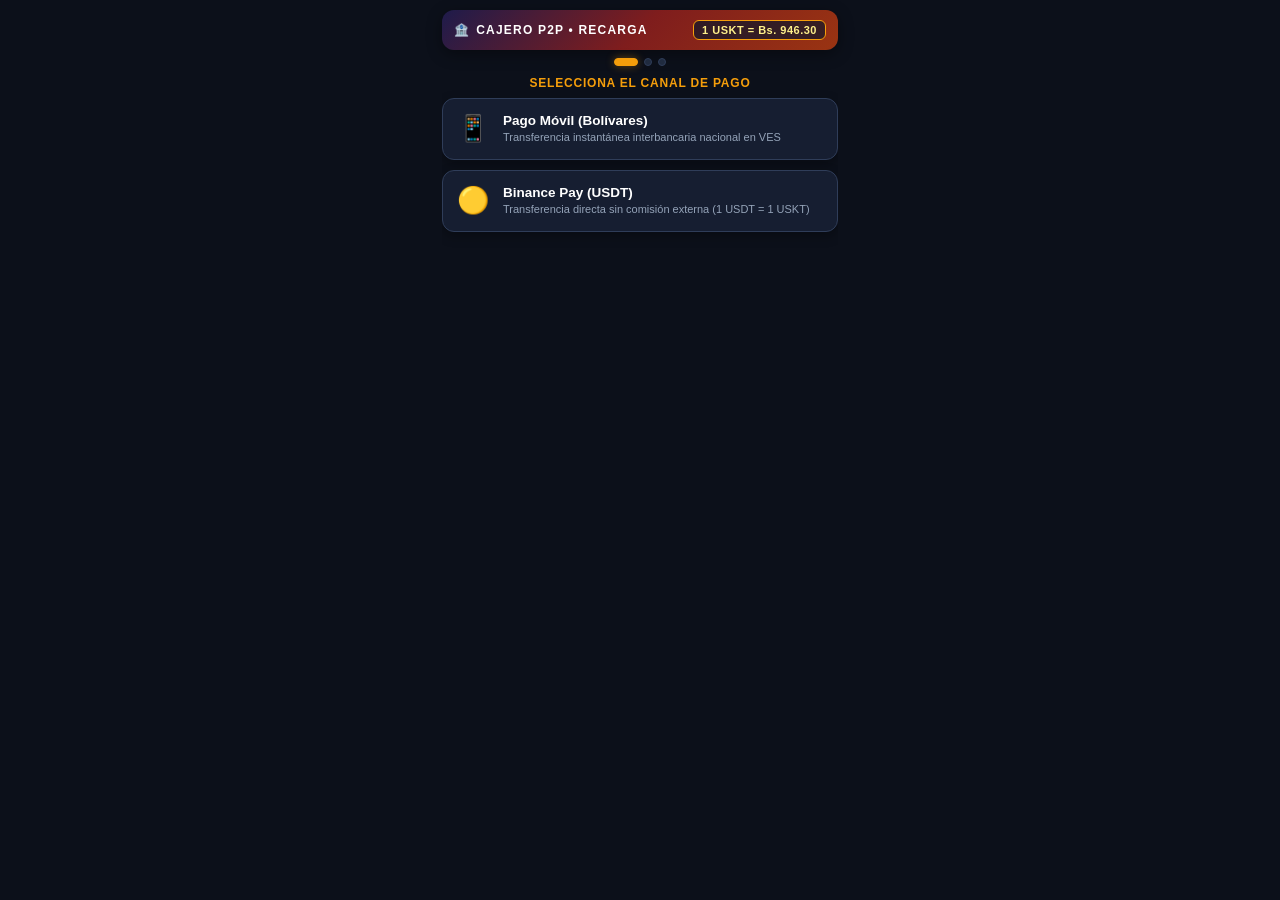
==== commit bb66d768: "Update cajero_numpad.html" ====
--- a/cajero_numpad.html
+++ b/cajero_numpad.html
@@ -797,7 +797,10 @@
         </div>
 
         <!-- Selector Exclusivo Retiro: Modo de Liquidación y Advertencia Operativa -->
-        <div id="bloqueModoLiquidacion" style="display: none; flex-direction: column; gap: 4px; margin-bottom: 6px;">
+        <div id="bloqueModoLiquidacion" style="display: none; flex-direction: column; gap: 6px; margin-bottom: 8px;">
+            <div style="font-size: 11px; font-weight: 800; color: var(--text-muted); text-transform: uppercase; letter-spacing: 0.8px; text-align: center;">
+                MODO DE LIQUIDACIÓN DE FONDOS:
+            </div>
             <div class="switch-moneda-container" style="margin-bottom: 2px;">
                 <button type="button" class="btn-switch activo" id="btnLiqInmediata" onclick="seleccionarModoComprobante(false)">
                     <span>⚡</span>
@@ -808,8 +811,8 @@
                     <span>Con Comprobante</span>
                 </button>
             </div>
-            <div id="avisoComprobanteDemora" style="display: none; font-size: 9.5px; color: var(--text-muted); line-height: 1.35; text-align: center; padding: 2px 4px;">
-                ⚠️ <i>La emisión y despacho manual del comprobante fotográfico puede demorar el tiempo de acreditación.</i>
+            <div id="avisoComprobanteDemora" style="display: block; font-size: 12px; line-height: 1.45; text-align: center; padding: 8px 10px; border-radius: 8px; background: rgba(16, 185, 129, 0.12); border: 1px solid rgba(16, 185, 129, 0.35); color: #a7f3d0;">
+                ⚡ <b>Transferencia directa:</b> Se transfiere a tu cuenta bancaria sin demora por emisión de comprobante fotográfico.
             </div>
         </div>
 
@@ -838,6 +841,7 @@
     const urlParams = new URLSearchParams(window.location.search);
     const tipoOperacion = (urlParams.get('tipo') || urlParams.get('modo') || 'recarga').toLowerCase();
     const tasaParam = parseFloat(urlParams.get('tasa')) || 946.30;
+    const saldoParam = parseFloat(urlParams.get('saldo')) || 0.0;
     const apiUrlParam = urlParams.get('api_url') || 'https://bingo-kalei-ve.vercel.app';
     const botMsgIdParam = urlParams.get('bot_msg_id') || '';
 
@@ -847,6 +851,7 @@
     let TASA_CAMBIO = tasaParam;
     let modoMoneda = 'BS'; // 'BS' o 'USKT'
     let bufferCentimos = "0";
+    let solicitarComprobante = false;
 
     // Estados de Cuentas Guardadas (Libreta)
     let metodosGuardados = [];
@@ -881,16 +886,18 @@
     const inputNumDoc = document.getElementById('inputNumDoc');
     const inputBinanceId = document.getElementById('inputBinanceId');
     const chkGuardarCuenta = document.getElementById('chkGuardarCuenta');
-    const bloqueSolicitarComprobante = document.getElementById('bloqueSolicitarComprobante');
-    const chkSolicitarComprobante = document.getElementById('chkSolicitarComprobante');
-
-    // Referencias DOM - Paso 3: Numpad y Visor
+
+    // Referencias DOM - Paso 3: Numpad, Visor y Selector de Liquidación
     const contenedorSwitchMoneda = document.getElementById('contenedorSwitchMoneda');
     const btnModoBS = document.getElementById('btnModoBS');
     const btnModoUSKT = document.getElementById('btnModoUSKT');
     const etiquetaVisor = document.getElementById('etiquetaVisor');
     const cifraPrincipal = document.getElementById('cifraPrincipal');
     const cifraSecundaria = document.getElementById('cifraSecundaria');
+    const bloqueModoLiquidacion = document.getElementById('bloqueModoLiquidacion');
+    const btnLiqInmediata = document.getElementById('btnLiqInmediata');
+    const btnLiqComprobante = document.getElementById('btnLiqComprobante');
+    const avisoComprobanteDemora = document.getElementById('avisoComprobanteDemora');
     const btnConfirmarOperacion = document.getElementById('btnConfirmarOperacion');
     const textoBotonConfirmar = document.getElementById('textoBotonConfirmar');
 
@@ -900,21 +907,21 @@
     let promesaMetodos = null;
 
     async function inicializarInterfaz() {
-        badgeTasaReferencial.textContent = `1 USKT = Bs. ${TASA_CAMBIO.toFixed(2)}`;
-
         if (tipoOperacion === 'retiro') {
             textoOperacion.textContent = 'CAJERO P2P • RETIRO';
+            badgeTasaReferencial.textContent = `Saldo: ${saldoParam.toFixed(2)} USKT`;
             etiquetaVisor.textContent = 'CANTIDAD A RETIRAR';
             textoBotonConfirmar.textContent = 'CONFIRMAR RETIRO';
-            if (bloqueSolicitarComprobante) {
-                bloqueSolicitarComprobante.style.display = 'flex';
+            if (bloqueModoLiquidacion) {
+                bloqueModoLiquidacion.style.display = 'flex';
             }
         } else {
             textoOperacion.textContent = 'CAJERO P2P • RECARGA';
+            badgeTasaReferencial.textContent = `1 USKT = Bs. ${TASA_CAMBIO.toFixed(2)}`;
             etiquetaVisor.textContent = 'CANTIDAD A RECARGAR';
             textoBotonConfirmar.textContent = 'CONFIRMAR RECARGA';
-            if (bloqueSolicitarComprobante) {
-                bloqueSolicitarComprobante.style.display = 'none';
+            if (bloqueModoLiquidacion) {
+                bloqueModoLiquidacion.style.display = 'none';
             }
         }
 
@@ -923,6 +930,21 @@
 
         // 2. Iniciar de inmediato la promesa de carga de cuentas registradas
         promesaMetodos = cargarMetodosGuardados();
+    }
+
+    function seleccionarModoComprobante(quiereComprobante) {
+        ejecutarHaptico('medium');
+        solicitarComprobante = quiereComprobante;
+
+        if (solicitarComprobante) {
+            btnLiqComprobante.classList.add('activo');
+            btnLiqInmediata.classList.remove('activo');
+            if (avisoComprobanteDemora) avisoComprobanteDemora.style.display = 'block';
+        } else {
+            btnLiqInmediata.classList.add('activo');
+            btnLiqComprobante.classList.remove('activo');
+            if (avisoComprobanteDemora) avisoComprobanteDemora.style.display = 'none';
+        }
     }
 
     async function cargarMetodosGuardados() {
@@ -1185,24 +1207,39 @@
     function actualizarVisualizador() {
         const valorActual = obtenerValorNumerico();
 
+        let montoCalculadoUSKT = 0;
+
         if (canalSeleccionado === 'binance') {
+            montoCalculadoUSKT = valorActual;
             cifraPrincipal.textContent = `${valorActual.toFixed(2)} USDT`;
             cifraSecundaria.textContent = `= ${valorActual.toFixed(2)} USKT (Paridad 1:1)`;
         } else {
             if (modoMoneda === 'BS') {
                 const montoBS = valorActual;
-                const montoUSKT = TASA_CAMBIO > 0 ? (montoBS / TASA_CAMBIO) : 0;
+                montoCalculadoUSKT = TASA_CAMBIO > 0 ? (montoBS / TASA_CAMBIO) : 0;
                 cifraPrincipal.textContent = `Bs. ${montoBS.toFixed(2)}`;
-                cifraSecundaria.textContent = `≈ ${montoUSKT.toFixed(2)} USKT`;
+                cifraSecundaria.textContent = `≈ ${montoCalculadoUSKT.toFixed(2)} USKT`;
             } else {
-                const montoUSKT = valorActual;
-                const montoBS = montoUSKT * TASA_CAMBIO;
-                cifraPrincipal.textContent = `${montoUSKT.toFixed(2)} USKT`;
+                montoCalculadoUSKT = valorActual;
+                const montoBS = montoCalculadoUSKT * TASA_CAMBIO;
+                cifraPrincipal.textContent = `${montoCalculadoUSKT.toFixed(2)} USKT`;
                 cifraSecundaria.textContent = `≈ Bs. ${montoBS.toFixed(2)}`;
             }
         }
 
-        btnConfirmarOperacion.disabled = valorActual <= 0;
+        if (valorActual <= 0) {
+            btnConfirmarOperacion.disabled = true;
+            textoBotonConfirmar.textContent = tipoOperacion === 'retiro' ? 'CONFIRMAR RETIRO' : 'CONFIRMAR RECARGA';
+        } else if (montoCalculadoUSKT < 0.10) {
+            btnConfirmarOperacion.disabled = true;
+            textoBotonConfirmar.textContent = 'MÍNIMO 0.10 USKT';
+        } else if (tipoOperacion === 'retiro' && montoCalculadoUSKT > saldoParam) {
+            btnConfirmarOperacion.disabled = true;
+            textoBotonConfirmar.textContent = 'SALDO INSUFICIENTE';
+        } else {
+            btnConfirmarOperacion.disabled = false;
+            textoBotonConfirmar.textContent = tipoOperacion === 'retiro' ? 'CONFIRMAR RETIRO' : 'CONFIRMAR RECARGA';
+        }
     }
 
     function cambiarModoMoneda(nuevoModo) {
@@ -1307,25 +1344,37 @@
             return;
         }
 
+        let montoFinalUSKT = 0;
+        let montoFinalBS = 0;
+
+        if (canalSeleccionado === 'binance') {
+            montoFinalUSKT = valorActual;
+            montoFinalBS = 0.00;
+        } else {
+            if (modoMoneda === 'BS') {
+                montoFinalBS = valorActual;
+                montoFinalUSKT = TASA_CAMBIO > 0 ? (montoFinalBS / TASA_CAMBIO) : 0;
+            } else {
+                montoFinalUSKT = valorActual;
+                montoFinalBS = valorActual * TASA_CAMBIO;
+            }
+        }
+
+        if (montoFinalUSKT < 0.10) {
+            ejecutarHaptico('error');
+            alert('⚠️ El monto mínimo permitido para operar es de 0.10 USKT.');
+            return;
+        }
+
+        if (tipoOperacion === 'retiro' && montoFinalUSKT > saldoParam) {
+            ejecutarHaptico('error');
+            alert(`⚠️ Saldo insuficiente. Dispones de ${saldoParam.toFixed(2)} USKT.`);
+            return;
+        }
+
         ejecutarHaptico('medium');
         btnConfirmarOperacion.disabled = true;
         textoBotonConfirmar.textContent = 'PROCESANDO...';
-
-        let montoFinalUSKT = 0;
-        let montoFinalBS = 0;
-
-        if (canalSeleccionado === 'binance') {
-            montoFinalUSKT = valorActual;
-            montoFinalBS = 0.00;
-        } else {
-            if (modoMoneda === 'BS') {
-                montoFinalBS = valorActual;
-                montoFinalUSKT = TASA_CAMBIO > 0 ? (valorActual / TASA_CAMBIO) : 0;
-            } else {
-                montoFinalUSKT = valorActual;
-                montoFinalBS = valorActual * TASA_CAMBIO;
-            }
-        }
 
         // Construcción de los datos de cuenta (guardada o nueva)
         let datosCuenta = {};
@@ -1374,7 +1423,7 @@
             canal: canalSeleccionado,
             datos_cuenta: datosCuenta,
             guardar_cuenta: guardarCuentaFinal,
-            solicitar_comprobante: (tipoOperacion === 'retiro') ? Boolean(chkSolicitarComprobante && chkSolicitarComprobante.checked) : false,
+            solicitar_comprobante: (tipoOperacion === 'retiro') ? Boolean(solicitarComprobante) : false,
             moneda_origen: modoMoneda,
             monto_uskt: parseFloat(montoFinalUSKT.toFixed(2)),
             monto_bs: parseFloat(montoFinalBS.toFixed(2)),
@@ -1383,7 +1432,7 @@
             bot_msg_id: botMsgIdParam,
             init_data: rawInitData
         };
-
+        
         const endpointDestino = `${apiUrlParam.replace(/\/$/, '')}/api/cajero-submit`;
 
         try {
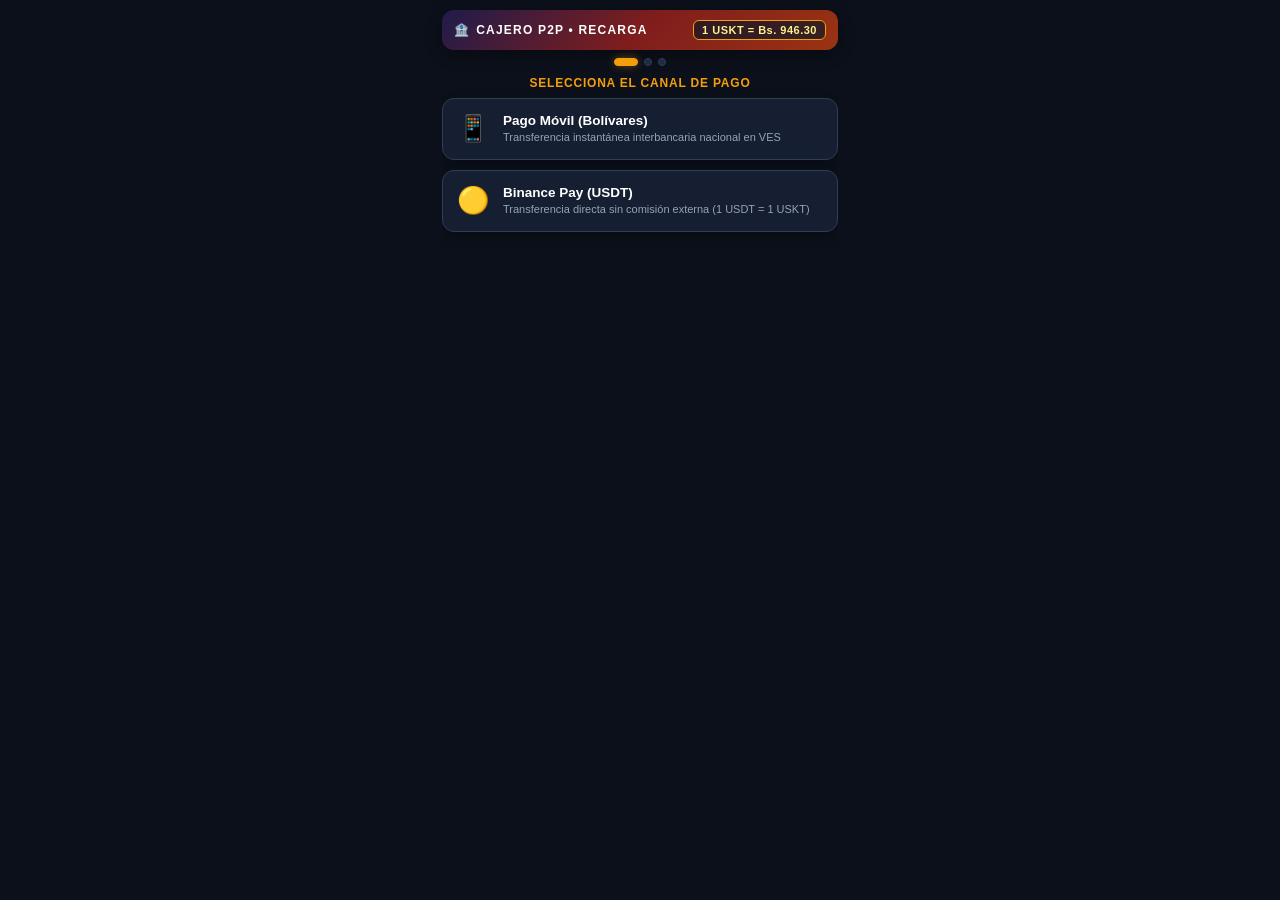
==== commit 7449c921: "Update cajero_numpad.html" ====
--- a/cajero_numpad.html
+++ b/cajero_numpad.html
@@ -939,11 +939,23 @@
         if (solicitarComprobante) {
             btnLiqComprobante.classList.add('activo');
             btnLiqInmediata.classList.remove('activo');
-            if (avisoComprobanteDemora) avisoComprobanteDemora.style.display = 'block';
+            if (avisoComprobanteDemora) {
+                avisoComprobanteDemora.style.display = 'block';
+                avisoComprobanteDemora.style.background = 'rgba(245, 158, 11, 0.12)';
+                avisoComprobanteDemora.style.borderColor = 'rgba(245, 158, 11, 0.35)';
+                avisoComprobanteDemora.style.color = '#fde68a';
+                avisoComprobanteDemora.innerHTML = '📄 <b>Con Comprobante oficial:</b> El operador adjuntará la captura bancaria en el chat privado (demora unos minutos adicionales).';
+            }
         } else {
             btnLiqInmediata.classList.add('activo');
             btnLiqComprobante.classList.remove('activo');
-            if (avisoComprobanteDemora) avisoComprobanteDemora.style.display = 'none';
+            if (avisoComprobanteDemora) {
+                avisoComprobanteDemora.style.display = 'block';
+                avisoComprobanteDemora.style.background = 'rgba(16, 185, 129, 0.12)';
+                avisoComprobanteDemora.style.borderColor = 'rgba(16, 185, 129, 0.35)';
+                avisoComprobanteDemora.style.color = '#a7f3d0';
+                avisoComprobanteDemora.innerHTML = '⚡ <b>Transferencia directa:</b> Se transfiere a tu cuenta bancaria sin demora por emisión de comprobante fotográfico.';
+            }
         }
     }
 
